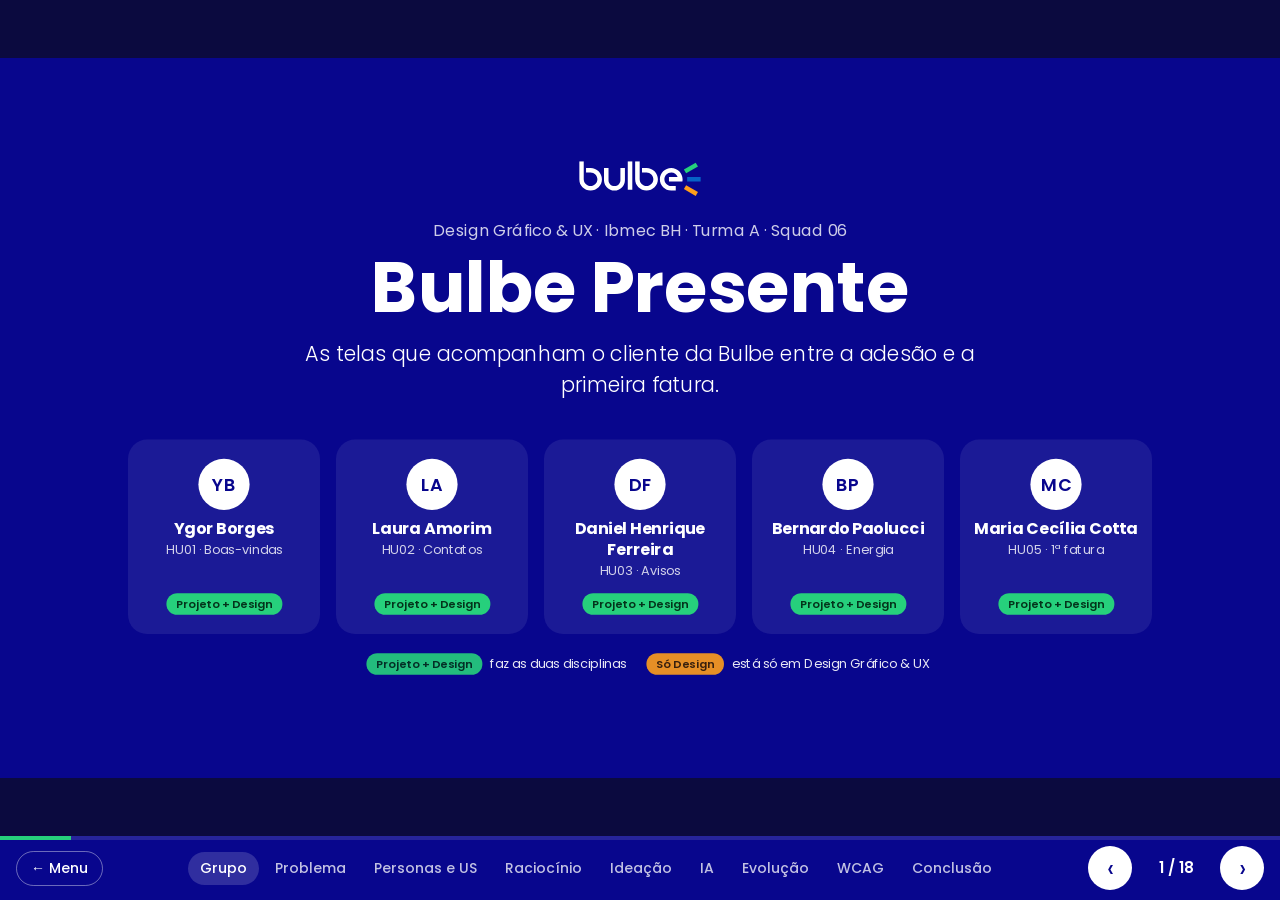
==== design.html @ 7b761dc3 "feat: adiciona apresentação de design em slides Problema, personas, user stories, raciocínio, ideaçã" ====
<!DOCTYPE html>
<html lang="pt-BR">
<head>
  <meta charset="UTF-8">
  <meta name="viewport" content="width=device-width, initial-scale=1">
  <title>Design Gráfico &amp; UX · Bulbe Presente · Squad 06</title>

  <link href="https://fonts.googleapis.com/css2?family=Poppins:wght@300;400;500;600;700&display=swap" rel="stylesheet">
  <link rel="stylesheet" href="design.css">
  <link rel="icon" type="image/png" href="assets/img/bulbe_logo.png">
  <script src="design.js" defer></script>
</head>
<body>

  <!-- Palco: cada slide tem 1600×900 e é redimensionado para caber na tela -->
  <div class="palco" id="palco">
    <div class="trilho" id="trilho">

      <!-- ================= 1. CAPA E GRUPO ================= -->
      <section class="slide slide-azul" data-secao="grupo">
        <div class="capa">
          <img class="capa-logo" src="assets/img/logo-bulbe-branco.svg" alt="Bulbe">
          <p class="capa-etiqueta">Design Gráfico &amp; UX · Ibmec BH · Turma A · Squad 06</p>
          <h1>Bulbe Presente</h1>
          <p class="capa-texto">As telas que acompanham o cliente da Bulbe entre a adesão e a primeira fatura.</p>

          <ul class="integrantes">
            <li><span class="foto">YB</span><strong>Ygor Borges</strong><small>HU01 · Boas-vindas</small><span class="selo-disciplina">Projeto + Design</span></li>
            <li><span class="foto">LA</span><strong>Laura Amorim</strong><small>HU02 · Contatos</small><span class="selo-disciplina">Projeto + Design</span></li>
            <li><span class="foto">DF</span><strong>Daniel Henrique Ferreira</strong><small>HU03 · Avisos</small><span class="selo-disciplina">Projeto + Design</span></li>
            <li><span class="foto">BP</span><strong>Bernardo Paolucci</strong><small>HU04 · Energia</small><span class="selo-disciplina">Projeto + Design</span></li>
            <li><span class="foto">MC</span><strong>Maria Cecília Cotta</strong><small>HU05 · 1ª fatura</small><span class="selo-disciplina">Projeto + Design</span></li>
          </ul>
          <p class="legenda-disciplina">
            <span class="selo-disciplina">Projeto + Design</span> faz as duas disciplinas
            <span class="selo-disciplina selo-so-design">Só Design</span> está só em Design Gráfico &amp; UX
          </p>
        </div>
      </section>

      <!-- ================= 2. PROBLEMA ================= -->
      <section class="slide" data-secao="problema">
        <header class="slide-topo">
          <h2>Problema mapeado</h2>
          <p class="slide-sub">O cliente adere e fica sem notícias, ainda pagando a Cemig e sem ver a Bulbe funcionando.</p>
        </header>

        <div class="problema">
          <div class="dor">
            <small>Dor escolhida</small>
            <strong>Silêncio no onboarding</strong>
            <p>O período entre a adesão e a conexão. Se um elemento da tela não se liga a essa dor, ele fica fora do escopo.</p>
          </div>

          <ul class="numeros">
            <li><strong>20 dias</strong><span>maior tempo sem nenhuma comunicação no onboarding</span></li>
            <li><strong>~20%</strong><span>das mensagens de WhatsApp não chegam</span></li>
            <li><strong>32,4%</strong><span>de inadimplência na 1ª fatura, contra 1,6% na carteira com mais de 4 meses</span></li>
            <li><strong>27,7%</strong><span>do churn vem da falta de entendimento do produto</span></li>
          </ul>
        </div>

        <p class="fonte">Dados fornecidos pela Bulbe ao squad (set/2025 a jul/2026; motivos de churn acumulados desde 2022).</p>
      </section>

      <!-- ================= 3. PERSONAS E JORNADA ================= -->
      <section class="slide" data-secao="personas">
        <header class="slide-topo">
          <h2>Personas e jornada</h2>
        </header>

        <div class="personas">
          <article class="persona">
            <span class="persona-foto">F</span>
            <div>
              <h3>Fernando, 34</h3>
              <p class="persona-resumo">Analista de RH em Belo Horizonte, rotina corrida, à vontade com tecnologia.</p>
              <p class="persona-frase">“Espero que me avisem quando eu precisar agir.”</p>
            </div>
          </article>
          <article class="persona">
            <span class="persona-foto">H</span>
            <div>
              <h3>Helena, 63</h3>
              <p class="persona-resumo">Aposentada em Contagem, aderiu com a ajuda do filho e tem medo de golpe.</p>
              <p class="persona-frase">“Já foi? Por que ainda recebo a conta da Cemig?”</p>
            </div>
          </article>
        </div>

        <div class="jornada">
          <small>Fases da jornada</small>
          <ol>
            <li>Descoberta</li>
            <li>Adesão</li>
            <li class="jornada-critica">Espera pela conexão</li>
            <li class="jornada-critica">Chegada da 1ª fatura</li>
            <li>Pagamento</li>
            <li>2º mês</li>
          </ol>
          <p>A curva emocional cai entre a espera e a chegada da 1ª fatura. É aí que as telas atuam.</p>
        </div>

        <p class="fonte">Cinco personas individuais (uma por integrante) consolidadas nos dois perfis do mapa de jornada.</p>
      </section>

      <!-- ================= 4. USER STORIES ================= -->
      <section class="slide" data-secao="personas">
        <header class="slide-topo">
          <h2>User stories</h2>
        </header>

        <table class="tabela tabela-us">
          <thead>
            <tr><th>História</th><th>Quero…</th><th>Pergunta da persona</th><th>Indicador</th></tr>
          </thead>
          <tbody>
            <tr><td><strong>HU01</strong><small>Ygor</small></td><td>Receber orientações claras sobre o que acontece após a adesão, mesmo sem mensagens da Bulbe.</td><td>“Minha adesão foi recebida?”</td><td>Entregabilidade</td></tr>
            <tr><td><strong>HU02</strong><small>Laura</small></td><td>Confirmar ou corrigir meus contatos e escolher os canais de atualização.</td><td>“Meus contatos estão certos?”</td><td>Entregabilidade</td></tr>
            <tr><td><strong>HU03</strong><small>Daniel</small></td><td>Ver num só lugar as mensagens da Bulbe e o que depende de mim.</td><td>“Preciso fazer algo?”</td><td>Entregabilidade</td></tr>
            <tr><td><strong>HU04</strong><small>Bernardo</small></td><td>Ver em que ponto está a adesão, da usina até a minha casa, e quanto vou economizar.</td><td>“Em que etapa estou?”</td><td>Churn no 1º mês</td></tr>
            <tr><td><strong>HU05</strong><small>Maria Cecília</small></td><td>Entender como vai funcionar a 1ª fatura e a relação entre as contas da Cemig e da Bulbe.</td><td>“Qual conta eu pago?”</td><td>Pagamento da 1ª fatura</td></tr>
          </tbody>
        </table>
      </section>

      <!-- ================= 5. RACIOCÍNIO ================= -->
      <section class="slide" data-secao="raciocinio">
        <header class="slide-topo">
          <h2>Raciocínio de criação das telas</h2>
          <p class="slide-sub">Uma base comum para todos; cada tela responde uma pergunta da persona.</p>
        </header>

        <div class="raciocinio">
          <div class="bloco bloco-azul">
            <h4>Base compartilhada do squad</h4>
            <ul class="lista-check">
              <li>Cabeçalho azul igual ao do app da Bulbe: ☰, logo, sininho e perfil</li>
              <li>Menu fixo embaixo: Energia · Fatura · Contatos</li>
              <li>Cores e tamanhos num arquivo só (<code>cores.css</code>)</li>
              <li>Poppins, a fonte do app atual</li>
            </ul>
            <p class="nota-pequena">Parecer o app que o cliente já conhece também combate o medo de golpe.</p>
          </div>

          <ol class="perguntas">
            <li><span class="tela-id">HU01</span><strong>“Minha adesão foi recebida? O que eu pago?”</strong><small>Confirmação, etapas e qual conta pagar, numa tela só.</small></li>
            <li><span class="tela-id">HU02</span><strong>“Meus contatos estão certos?”</strong><small>Sem contato válido, nenhuma mensagem chega.</small></li>
            <li><span class="tela-id">HU03</span><strong>“Preciso fazer algo?”</strong><small>Pendências no topo; o que o WhatsApp não entregou fica guardado.</small></li>
            <li><span class="tela-id">HU04</span><strong>“Em que etapa estou e quanto vou economizar?”</strong><small>O caminho da energia vira indicador de etapa.</small></li>
            <li class="pendente"><span class="tela-id">HU05</span><strong>“Qual conta eu pago?”</strong><small>Em breve.</small></li>
          </ol>
        </div>
      </section>

      <!-- ================= 6. IDEAÇÃO: BRAINSTORMING + ALTERNATIVAS ================= -->
      <section class="slide" data-secao="ideacao">
        <header class="slide-topo">
          <h2>Ideação: brainstorming e alternativas</h2>
        </header>

        <div class="grade5">
          <article class="card-hu">
            <span class="tela-id">HU01</span>
            <h4>Ideias</h4>
            <p>Linha do tempo, faturas comparadas, cards informativos, atalhos.</p>
            <h4>Crazy 8’s → escolha</h4>
            <p>8 conceitos; venceu a <strong>integração</strong>: cards expansíveis, leitura obrigatória e atalhos.</p>
          </article>
          <article class="card-hu">
            <span class="tela-id">HU02</span>
            <h4>Ideias</h4>
            <p>Tela de revisão, edição dos dados, escolha de canais, confirmação clara.</p>
            <h4>Crazy 8’s → escolha</h4>
            <p>8 layouts; venceram <strong>2 + 7 + 8</strong>: página única com duas seções numeradas.</p>
          </article>
          <article class="card-hu">
            <span class="tela-id">HU03</span>
            <h4>Ideias</h4>
            <p>Central com tudo que a Bulbe enviou, pendências com prazo, estado vazio que comunica.</p>
            <h4>Crazy 8’s → escolha</h4>
            <button type="button" class="tela tela-mini" data-ampliar="assets/img/design/hu03/crazy8.jpg" data-largo><img src="assets/img/design/hu03/crazy8.jpg" alt="Crazy 8's da HU03"></button>
            <p>Venceu a <strong>2</strong>: pendências no topo + avisos.</p>
          </article>
          <article class="card-hu">
            <span class="tela-id">HU04</span>
            <h4>Ideias</h4>
            <p>Animação usina → casa, rosca da energia, economia em reais, aviso de atraso.</p>
            <h4>Alternativas → escolha</h4>
            <p>Anel “2/4” do app × <strong>caminho da energia</strong>; linha do tempo aberta × <strong>card só com a etapa atual</strong>.</p>
          </article>
          <article class="card-hu pendente">
            <span class="tela-id">HU05</span>
            <p>Em breve.</p>
          </article>
        </div>

      </section>

      <!-- ================= 7. IDEAÇÃO: SCAMPER ================= -->
      <section class="slide" data-secao="ideacao">
        <header class="slide-topo">
          <h2>Ideação: SCAMPER</h2>
          <p class="slide-sub">Cada letra virou uma decisão de tela.</p>
        </header>

        <table class="tabela matriz">
          <thead>
            <tr><th></th><th>HU01 · Boas-vindas</th><th>HU02 · Contatos</th><th>HU03 · Avisos</th><th>HU04 · Energia</th></tr>
          </thead>
          <tbody>
            <tr><th>S</th><td>Blocos de texto → cards expansíveis</td><td>Dados só da contratação → cliente confere e corrige</td><td>Só WhatsApp → central dentro do app</td><td>Anel “2/4” → caminho usina → casa</td></tr>
            <tr><th>C</th><td>Informações relacionadas numa tela contínua</td><td>Dados e canais numa tela</td><td>Avisos + pendências + resumo em números</td><td>Caminho + etapa atual num bloco</td></tr>
            <tr><th>A</th><td class="vazio">—</td><td>Padrões de apps de banco</td><td>Central de notificações de apps</td><td>Cabeçalho, menu e cores do app atual</td></tr>
            <tr><th>M</th><td class="vazio">—</td><td>Cliente escolhe o canal</td><td>Pendência em laranja com prazo</td><td>“Até 60 dias” → data prevista</td></tr>
            <tr><th>P</th><td class="vazio">—</td><td>Contatos também no perfil</td><td>Sininho vira atalho em todas as telas</td><td>Animação vira indicador de etapa</td></tr>
            <tr><th>E</th><td class="vazio">—</td><td>Atrito para corrigir dados</td><td>Botões do mockup sem critério de aceite</td><td>“Precisa fazer algo?” em cada etapa</td></tr>
            <tr><th>R</th><td>Essencial primeiro, detalhe sob demanda</td><td>Dados → canais → confirmação</td><td>Pendências antes dos avisos</td><td>Aviso da Cemig e “Atualizado em” no topo</td></tr>
          </tbody>
        </table>
      </section>

      <!-- ================= 8. IA ================= -->
      <section class="slide" data-secao="ia">
        <header class="slide-topo">
          <h2>Uso de IA: prompts e resultados</h2>
        </header>

        <div class="grade4">
          <article class="card-ia">
            <span class="tela-id">HU01</span>
            <h4>ChatGPT + Figma Maker</h4>
            <p class="citacao">“Desenvolver componentes que facilitem a leitura e reduzam a sobrecarga de informações.”</p>
            <p class="resultado"><b>Resultado:</b> cards expansíveis e hierarquia mais clara.</p>
          </article>
          <article class="card-ia">
            <span class="tela-id">HU02</span>
            <h4>ChatGPT</h4>
            <p class="citacao">“Proponha uma solução em uma única página […] utilize obrigatoriamente a identidade visual compartilhada.”</p>
            <p class="resultado"><b>Resultado:</b> 3 telas viraram 1, com validação dos campos.</p>
          </article>
          <article class="card-ia">
            <span class="tela-id">HU03</span>
            <h4>Claude</h4>
            <p class="citacao">“Quero transformar o wireframe nesse mockup de alta fidelidade igual esse da imagem” (print da HU04).</p>
            <p class="resultado"><b>Resultado:</b> mockup já no padrão visual do squad.</p>
          </article>
          <article class="card-ia">
            <span class="tela-id">HU04</span>
            <h4>Claude + Figma</h4>
            <p class="citacao">“O professor disse que está muito grande e com muito texto. Deixe um card mostrando só a etapa atual e uma seta para expandir.”</p>
            <p class="resultado"><b>Resultado:</b> trilha compacta e textos resumidos (V3).</p>
          </article>
        </div>

        <div class="aprendizados">
          <strong>O que aprendemos</strong>
          <span>Prompt com referência concreta (print, template) sai no padrão</span>
          <span>Filtrar o que não tem critério de aceite</span>
          <span>Conferir regras de negócio, como qual conta pagar</span>
          <span>A decisão final é do grupo</span>
        </div>
      </section>

      <!-- ================= 9–13. EVOLUÇÃO (uma tela por slide) ================= -->
      <section class="slide" data-secao="evolucao">
        <header class="slide-topo slide-topo-linha">
          <div>
            <span class="rotulo">Evolução · Ygor</span>
            <h2>HU01 · Boas-vindas pós-adesão</h2>
          </div>
        </header>
        <div class="faixa">
          <figure class="larga"><button type="button" class="tela" data-ampliar="assets/img/design/hu01/v1-wireframe-jornada.jpg" data-largo><img src="assets/img/design/hu01/v1-wireframe-jornada.jpg" alt="Wireframe da jornada pós-adesão em três telas"></button><figcaption><b>V1 · Wireframe</b>Jornada em 3 telas</figcaption></figure>
          <figure class="larga"><button type="button" class="tela" data-ampliar="assets/img/design/hu01/v2-wireframe-boas-vindas.jpg" data-largo><img src="assets/img/design/hu01/v2-wireframe-boas-vindas.jpg" alt="Wireframe de boas-vindas e orientações em quatro passos"></button><figcaption><b>V2 · Wireframe</b>Boas-vindas em 4 passos</figcaption></figure>
          <figure><button type="button" class="tela" data-ampliar="assets/img/design/hu01/v4-integrada.jpg"><img src="assets/img/design/hu01/v4-integrada.jpg" alt="Primeira implementação da HU01 com todas as seções abertas"></button><figcaption><b>V3 · 03/11</b>Tudo aberto de uma vez</figcaption></figure>
          <figure><button type="button" class="tela" data-ampliar="assets/img/design/hu01/v5-recolhido.jpg"><img src="assets/img/design/hu01/v5-recolhido.jpg" alt="HU01 final com cards expansíveis recolhidos"></button><figcaption><b>V4 · Final</b>Cards expansíveis</figcaption></figure>
        </div>
      </section>

      <section class="slide" data-secao="evolucao">
        <header class="slide-topo slide-topo-linha">
          <div>
            <span class="rotulo">Evolução · Laura</span>
            <h2>HU02 · Confirme seus contatos</h2>
          </div>
        </header>
        <div class="faixa">
          <figure class="larga larga-mais"><button type="button" class="tela" data-ampliar="assets/img/design/hu02/v1-wireframe.jpg" data-largo><img src="assets/img/design/hu02/v1-wireframe.jpg" alt="Wireframe da HU02 em três telas"></button><figcaption><b>V1 · Wireframe</b>Revisar → corrigir → confirmar, em 3 telas</figcaption></figure>
          <figure><button type="button" class="tela" data-ampliar="assets/img/design/hu02/v2-implementacao.jpg"><img src="assets/img/design/hu02/v2-implementacao.jpg" alt="Primeira implementação da HU02 em página única"></button><figcaption><b>V2 · 03/11</b>Página única, 2 seções</figcaption></figure>
          <figure><button type="button" class="tela" data-ampliar="assets/img/design/hu02/v3-final.jpg"><img src="assets/img/design/hu02/v3-final.jpg" alt="Versão final da HU02"></button><figcaption><b>V3 · Final</b>Padrão do squad</figcaption></figure>
          <figure><button type="button" class="tela" data-ampliar="assets/img/design/hu02/v3-sucesso.jpg"><img src="assets/img/design/hu02/v3-sucesso.jpg" alt="HU02 depois de salvar"></button><figcaption><b>Depois de salvar</b>Confirmação visível</figcaption></figure>
        </div>
      </section>

      <section class="slide" data-secao="evolucao">
        <header class="slide-topo slide-topo-linha">
          <div>
            <span class="rotulo">Evolução · Daniel</span>
            <h2>HU03 · Central de avisos</h2>
          </div>
        </header>
        <div class="faixa">
          <figure class="larga"><button type="button" class="tela" data-ampliar="assets/img/design/hu03/v1-wireframe.jpg" data-largo><img src="assets/img/design/hu03/v1-wireframe.jpg" alt="Wireframe cinza da Central de avisos"></button><figcaption><b>V1 · Wireframe</b>Estrutura em cinza, 2 estados</figcaption></figure>
          <figure class="larga"><button type="button" class="tela" data-ampliar="assets/img/design/hu03/v2-alta-fidelidade.jpg" data-largo><img src="assets/img/design/hu03/v2-alta-fidelidade.jpg" alt="Mockup de alta fidelidade da Central de avisos"></button><figcaption><b>V2 · Alta fidelidade</b>Visual da HU04 e cores com significado</figcaption></figure>
          <figure class="larga"><button type="button" class="tela" data-ampliar="assets/img/design/hu03/v3-implementacao.jpg" data-largo><img src="assets/img/design/hu03/v3-implementacao.jpg" alt="Central de avisos implementada"></button><figcaption><b>V3 · 04/11</b>Código; saíram itens sem critério</figcaption></figure>
          <figure class="larga"><button type="button" class="tela" data-ampliar="assets/img/design/hu03/v4-padronizacao.jpg" data-largo><img src="assets/img/design/hu03/v4-padronizacao.jpg" alt="Versão final da Central de avisos"></button><figcaption><b>V4 · Final</b>Título próprio e sininho em todas as telas</figcaption></figure>
        </div>
      </section>

      <section class="slide" data-secao="evolucao">
        <header class="slide-topo slide-topo-linha">
          <div>
            <span class="rotulo">Evolução · Bernardo</span>
            <h2>HU04 · Acompanhe sua energia</h2>
          </div>
        </header>
        <div class="faixa">
          <figure><button type="button" class="tela" data-ampliar="assets/img/design/hu04/v1-em-conexao.jpg"><img src="assets/img/design/hu04/v1-em-conexao.jpg" alt="V1 da HU04"></button><figcaption><b>V1 · 20/10</b>“Precisa fazer algo?” em cada etapa</figcaption></figure>
          <figure><button type="button" class="tela" data-ampliar="assets/img/design/hu04/v2-em-conexao.jpg"><img src="assets/img/design/hu04/v2-em-conexao.jpg" alt="V2 da HU04"></button><figcaption><b>V2 · 20/10</b>Aviso único e faixa azul</figcaption></figure>
          <figure><button type="button" class="tela" data-ampliar="assets/img/design/hu04/v3-em-conexao.jpg"><img src="assets/img/design/hu04/v3-em-conexao.jpg" alt="V3 da HU04"></button><figcaption><b>V3 · 26/10</b>Feedback: menos texto</figcaption></figure>
          <figure><button type="button" class="tela" data-ampliar="assets/img/design/hu04/v4-em-conexao.jpg"><img src="assets/img/design/hu04/v4-em-conexao.jpg" alt="V4 da HU04"></button><figcaption><b>V4 · 30/10</b>Cabeçalho e menu do app</figcaption></figure>
          <figure><button type="button" class="tela" data-ampliar="assets/img/design/hu04/v5-em-conexao.jpg"><img src="assets/img/design/hu04/v5-em-conexao.jpg" alt="V5 da HU04"></button><figcaption><b>V5 · Final</b>Cores e cantos do app atual</figcaption></figure>
        </div>
      </section>

      <section class="slide slide-centro slide-pendente" data-secao="evolucao">
        <span class="rotulo">Evolução · Maria Cecília</span>
        <h2>HU05 · Entenda sua primeira fatura</h2>
        <p class="aguardando">Em breve.</p>
      </section>

      <!-- ================= 14. TELAS FINAIS ================= -->
      <section class="slide" data-secao="evolucao">
        <header class="slide-topo">
          <h2>Telas finais do MVP</h2>
        </header>
        <div class="telas">
          <figure><button type="button" class="tela" data-ampliar="assets/img/design/hu01/v5-recolhido.jpg"><img src="assets/img/design/hu01/v5-recolhido.jpg" alt="HU01 final"></button><figcaption>HU01 · Boas-vindas</figcaption></figure>
          <figure><button type="button" class="tela" data-ampliar="assets/img/design/hu02/v3-final.jpg"><img src="assets/img/design/hu02/v3-final.jpg" alt="HU02 final"></button><figcaption>HU02 · Contatos</figcaption></figure>
          <figure><button type="button" class="tela" data-ampliar="assets/img/design/hu03/final-pendencia.jpg"><img src="assets/img/design/hu03/final-pendencia.jpg" alt="HU03 final"></button><figcaption>HU03 · Avisos</figcaption></figure>
          <figure><button type="button" class="tela" data-ampliar="assets/img/design/hu04/v5-em-conexao.jpg"><img src="assets/img/design/hu04/v5-em-conexao.jpg" alt="HU04 final"></button><figcaption>HU04 · Energia</figcaption></figure>
          <figure class="sem-tela"><span>Em breve</span><figcaption>HU05 · 1ª fatura</figcaption></figure>
        </div>
        <p class="dica-ampliar">Clique numa tela para vê-la inteira.</p>
      </section>

      <!-- ================= 15. TIPOGRAFIA, COR E IMAGENS ================= -->
      <section class="slide" data-secao="evolucao">
        <header class="slide-topo">
          <h2>Tipografia, cor e imagens</h2>
        </header>

        <div class="cards-tres">
          <article class="bloco">
            <h4>Tipografia · Poppins</h4>
            <dl class="escala">
              <dt style="font-size:24px; font-weight:600">24 / 600</dt><dd>Título da tela</dd>
              <dt style="font-size:18px; font-weight:600">18 / 600</dt><dd>Título de card</dd>
              <dt style="font-size:16px">16 / 400</dt><dd>Texto principal</dd>
              <dt style="font-size:14px">14 / 400</dt><dd>Apoio e rótulos</dd>
              <dt style="font-size:12px; font-weight:500">12 / 500</dt><dd>Menu e datas</dd>
            </dl>
            <p class="nota-pequena">A fonte do app atual. Hierarquia por peso e tamanho, nunca por cor sozinha.</p>
          </article>

          <article class="bloco">
            <h4>Cor · tokens do <code>cores.css</code></h4>
            <ul class="paleta paleta-compacta">
              <li><span style="background:#08068d"></span><code>#08068D</code> marca, cabeçalho, botão</li>
              <li><span style="background:#26d07c"></span><code>#26D07C</code> ícones de sucesso, nunca texto</li>
              <li><span style="background:#1e7a45"></span><code>#1E7A45</code> texto de sucesso</li>
              <li><span style="background:#ff9e1b"></span><code>#FF9E1B</code> ícone de pendência</li>
              <li><span style="background:#8a4b00"></span><code>#8A4B00</code> texto de pendência</li>
              <li><span style="background:#c62828"></span><code>#C62828</code> erro</li>
              <li><span style="background:#3e4d5b"></span><code>#3E4D5B</code> texto principal</li>
              <li><span style="background:#536679"></span><code>#536679</code> texto secundário</li>
            </ul>
          </article>

          <article class="bloco">
            <h4>Imagens</h4>
            <ul class="lista-seta">
              <li>Sem fotos: só ícones de linha em SVG, que carregam rápido no celular.</li>
              <li>A única ilustração é o caminho usina → Cemig → casa (HU04).</li>
              <li>As faturas da HU01 são representações, não contas reais.</li>
              <li>Ícone sempre junto de texto: a imagem nunca carrega a informação sozinha.</li>
            </ul>
          </article>
        </div>
      </section>

      <!-- ================= 16. ARQUITETURA DA INFORMAÇÃO ================= -->
      <section class="slide" data-secao="evolucao">
        <header class="slide-topo">
          <h2>Arquitetura da informação</h2>
        </header>

        <div class="fluxo">
          <div class="no"><small>1º acesso</small><strong>HU01 · Boas-vindas</strong><span>leitura obrigatória</span></div>
          <span class="seta-fluxo">→</span>
          <div class="no"><small>em seguida</small><strong>HU02 · Contatos</strong><span>confirmar canais</span></div>
          <span class="seta-fluxo">→</span>
          <div class="no no-principal"><small>tela principal</small><strong>HU04 · Energia</strong><span>etapa e economia</span></div>
          <div class="ramos">
            <div class="no"><small>sininho</small><strong>HU03 · Avisos</strong></div>
            <div class="no"><small>menu · Fatura</small><strong>HU05 · 1ª fatura</strong></div>
            <div class="no"><small>menu · Contatos</small><strong>HU02 · Contatos</strong></div>
          </div>
        </div>

        <div class="cards-tres principios">
          <div class="bloco"><h4>1. O que pede ação vem primeiro</h4><p>Pendências (HU03), leitura obrigatória (HU01) e “Continue pagando a Cemig” (HU04) ficam no topo.</p></div>
          <div class="bloco"><h4>2. A resposta antes da leitura</h4><p>“Etapa 3 de 4”, resumo em números, “Você não precisa fazer nada”.</p></div>
          <div class="bloco"><h4>3. Detalhe sob demanda</h4><p>Cards expansíveis, “Ver todas as etapas” e aviso que abre ao tocar.</p></div>
        </div>
      </section>

      <!-- ================= 17. WCAG ================= -->
      <section class="slide" data-secao="wcag">
        <header class="slide-topo">
          <h2>WCAG: melhorias de contraste</h2>
          <p class="slide-sub">Mínimo AA: <strong>4,5:1</strong> para texto e <strong>3:1</strong> para ícones e bordas que passam informação.</p>
        </header>

        <div class="wcag">
          <table class="tabela contraste tabela-compacta">
            <thead>
              <tr><th>Onde</th><th>Tela</th><th>Antes</th><th>Depois</th><th>AA</th></tr>
            </thead>
            <tbody>
              <tr><td><i style="background:#536679"></i> Datas e texto secundário</td><td>HU04</td><td class="ruim">2,14:1</td><td>5,92:1</td><td><span class="sim">Passa</span></td></tr>
              <tr><td><i style="background:#1e7a45"></i> “Você não precisa fazer nada”</td><td>HU04</td><td class="ruim">2,02:1</td><td>5,35:1</td><td><span class="sim">Passa</span></td></tr>
              <tr><td><i style="background:#8a4b00"></i> “Leitura obrigatória”</td><td>HU01</td><td class="ruim">3,46:1</td><td>6,35:1</td><td><span class="sim">Passa</span></td></tr>
              <tr><td><i style="background:#1e7a45"></i> “Pagar normalmente”</td><td>HU01</td><td class="ruim">3,43:1</td><td>5,35:1</td><td><span class="sim">Passa</span></td></tr>
              <tr><td><i style="background:#8a4b00"></i> Texto da pendência</td><td>HU03</td><td class="ruim">1,93:1</td><td>6,35:1</td><td><span class="sim">Passa</span></td></tr>
              <tr><td><i style="background:#61718a"></i> Texto dentro do campo</td><td>HU02</td><td>—</td><td>4,83:1</td><td><span class="sim">Passa</span></td></tr>
              <tr><td><i style="background:#3e4d5b"></i> Texto principal</td><td>Todas</td><td>—</td><td>8,69:1</td><td><span class="sim">AAA</span></td></tr>
              <tr><td><i style="background:#08068d"></i> Branco no azul (cabeçalho e botões)</td><td>Todas</td><td>—</td><td>14,78:1</td><td><span class="sim">AAA</span></td></tr>
            </tbody>
          </table>

          <div class="bloco bloco-atencao">
            <h4>Ainda abaixo do mínimo</h4>
            <ul class="lista-falta">
              <li><span>Círculos verdes das etapas</span><b>HU04 · 2,02</b></li>
              <li><span>Check do “Contatos confirmados”</span><b>HU02 · 2,02</b></li>
              <li><span>Borda da opção não marcada</span><b>HU02 · 2,17</b></li>
              <li><span>“Aguardar orientação”</span><b>HU01 · 3,05</b></li>
              <li><span>Nota “Cobranças separadas…”</span><b>HU01 · 4,17</b></li>
            </ul>
          </div>
        </div>
        <p class="nota-pequena">“Antes”: cores do app atual da Bulbe, da primeira versão da tela ou do tom descartado (HU03). Medido pela fórmula da WCAG 2.1.</p>
      </section>

      <!-- ================= 18. CONCLUSÃO ================= -->
      <section class="slide" data-secao="conclusao">
        <header class="slide-topo">
          <h2>Conclusão e próximas sprints</h2>
        </header>

        <p class="conclusao-frase">O cliente sabe que a adesão foi recebida, se precisa fazer algo, em que etapa está e quanto vai economizar, <strong>sem depender de uma mensagem de WhatsApp</strong>.</p>

        <div class="proximos">
          <div><strong>Testar com clientes</strong><span>A Helena e o Fernando entendem a etapa e qual conta pagar sem ajuda?</span></div>
          <div><strong>Fechar o contraste</strong><span>Verde dos ícones de etapa e de sucesso, bordas das opções e cinzas da HU01.</span></div>
          <div><strong>Dados reais</strong><span>Status da adesão, avisos e contatos integrados aos sistemas da Bulbe.</span></div>
          <div><strong>Ideação antes do desenho</strong><span>Crazy 8’s e SCAMPER no começo da sprint, não depois.</span></div>
        </div>
      </section>

    </div>
  </div>

  <!-- ================= BARRA DE NAVEGAÇÃO ================= -->
  <nav class="barra" aria-label="Navegação da apresentação">
    <a class="barra-menu" href="index.html">← Menu</a>

    <div class="barra-secoes">
      <button type="button" data-secao-ir="grupo">Grupo</button>
      <button type="button" data-secao-ir="problema">Problema</button>
      <button type="button" data-secao-ir="personas">Personas e US</button>
      <button type="button" data-secao-ir="raciocinio">Raciocínio</button>
      <button type="button" data-secao-ir="ideacao">Ideação</button>
      <button type="button" data-secao-ir="ia">IA</button>
      <button type="button" data-secao-ir="evolucao">Evolução</button>
      <button type="button" data-secao-ir="wcag">WCAG</button>
      <button type="button" data-secao-ir="conclusao">Conclusão</button>
    </div>

    <div class="barra-controles">
      <button type="button" class="seta" id="anterior" aria-label="Slide anterior">‹</button>
      <span class="contador" id="contador" aria-live="polite">1 / 1</span>
      <button type="button" class="seta" id="proxima" aria-label="Próximo slide">›</button>
    </div>

    <div class="progresso" aria-hidden="true"><span id="progresso"></span></div>
  </nav>

  <!-- Tela ampliada (abre ao clicar numa tela) -->
  <div class="ampliada" id="ampliada" hidden>
    <button type="button" class="ampliada-fechar" id="ampliada-fechar" aria-label="Fechar">×</button>
    <div class="ampliada-rolagem">
      <img id="ampliada-img" src="" alt="">
    </div>
  </div>

</body>
</html>
---- design.css ----
/* =========================================================
   Apresentação de Design Gráfico & UX
   Slides de 1600×900, sem rolagem, navegados como carrossel.
   O JS redimensiona o slide para caber na tela.
   ========================================================= */
@import url("assets/css/cores.css");

* {
  box-sizing: border-box;
  margin: 0;
  padding: 0;
}

html,
body {
  height: 100%;
  overflow: hidden;
}

body {
  font-family: var(--fonte);
  color: var(--cor-texto);
  background: #0b0a3f;
  line-height: 1.5;
}

button {
  font-family: inherit;
  cursor: pointer;
}

img {
  display: block;
  max-width: 100%;
}

code {
  font-family: ui-monospace, Menlo, Consolas, monospace;
  font-size: 0.85em;
  background: var(--cor-azul-claro);
  color: var(--cor-azul);
  border-radius: 6px;
  padding: 1px 6px;
}

/* ---------- Palco e trilho ---------- */
.palco {
  position: fixed;
  top: 0;
  left: 0;
  right: 0;
  bottom: 64px; /* altura da barra */
  overflow: hidden;
}

/* O trilho tem o tamanho de 1 slide e é escalado pelo JS */
.trilho {
  position: absolute;
  top: 50%;
  left: 50%;
  width: 1600px;
  height: 900px;
  transform-origin: center center;
}

.slide {
  position: absolute;
  inset: 0;
  display: flex;
  flex-direction: column;
  padding: 64px 96px;
  background: var(--cor-branco);
  overflow: hidden;
  font-size: 22px;
  opacity: 0;
  visibility: hidden;
  transform: translateX(60px);
  transition: opacity 0.35s ease, transform 0.35s ease, visibility 0.35s;
}

.slide.antes {
  transform: translateX(-60px);
}

.slide.ativo {
  opacity: 1;
  visibility: visible;
  transform: none;
}

.slide-azul {
  background: var(--cor-azul);
  color: var(--cor-branco);
}

.slide-centro {
  align-items: center;
  justify-content: center;
  text-align: center;
}

.slide-pendente {
  background: #f5f6fb;
}

/* ---------- Títulos ---------- */
.slide-topo {
  margin-bottom: 36px;
}

.slide-topo-linha {
  display: flex;
  align-items: flex-end;
  justify-content: space-between;
  gap: 32px;
  margin-bottom: 24px;
}

.slide h2 {
  color: var(--cor-azul);
  font-size: 48px;
  font-weight: 700;
  line-height: 1.15;
  margin-top: 12px;
}

.slide-sub {
  margin-top: 10px;
  font-size: 22px;
  color: var(--cor-texto-secundario);
}

.slide h4 {
  color: var(--cor-azul);
  font-size: 26px;
  font-weight: 600;
  line-height: 1.3;
  margin-bottom: 16px;
}

.rotulo {
  display: inline-block;
  background: var(--cor-azul-claro);
  color: var(--cor-azul);
  font-size: 16px;
  font-weight: 600;
  text-transform: uppercase;
  letter-spacing: 0.06em;
  border-radius: 999px;
  padding: 4px 16px;
}

.rotulo-claro {
  background: rgba(255, 255, 255, 0.15);
  color: var(--cor-branco);
}

.fonte {
  margin-top: auto;
  font-size: 16px;
  color: var(--cor-texto-secundario);
}

/* ---------- Capa ---------- */
.capa {
  margin: auto 0;
  text-align: center;
}

.capa-logo {
  height: 44px;
  margin: 0 auto 28px;
}

.capa-etiqueta {
  font-size: 20px;
  opacity: 0.8;
}

.capa h1 {
  font-size: 88px;
  font-weight: 700;
  line-height: 1.1;
  margin: 8px 0 16px;
}

.capa-texto {
  max-width: 900px;
  margin: 0 auto 48px;
  font-size: 26px;
  font-weight: 300;
}

.integrantes {
  list-style: none;
  display: flex;
  justify-content: center;
  gap: 20px;
}

.integrantes li {
  width: 240px;
  display: flex;
  flex-direction: column;
  align-items: center;
  gap: 2px;
  background: rgba(255, 255, 255, 0.08);
  border-radius: 24px;
  padding: 24px 12px;
}

.integrantes .foto {
  display: flex;
  align-items: center;
  justify-content: center;
  width: 64px;
  height: 64px;
  margin-bottom: 8px;
  border-radius: 50%;
  background: var(--cor-branco);
  color: var(--cor-azul);
  font-weight: 600;
  font-size: 22px;
}

.integrantes strong {
  font-size: 20px;
  line-height: 1.3;
}

.integrantes small {
  font-size: 16px;
  opacity: 0.8;
}

.integrantes .selo-disciplina {
  margin-top: auto;
}

.integrantes small {
  margin-bottom: 14px;
}

.selo-disciplina {
  display: inline-block;
  background: var(--cor-verde);
  color: #04331b;
  font-size: 14px;
  font-weight: 600;
  border-radius: 999px;
  padding: 3px 12px;
}

.selo-so-design {
  background: var(--cor-laranja);
  color: #3d2300;
}

.legenda-disciplina {
  margin-top: 24px;
  font-size: 16px;
  opacity: 0.9;
}

.legenda-disciplina .selo-disciplina {
  margin: 0 6px 0 20px;
}

/* ---------- Problema ---------- */
.problema {
  display: grid;
  grid-template-columns: 1fr 1fr;
  gap: 24px;
}

.dor {
  background: var(--cor-azul);
  color: var(--cor-branco);
  border-radius: 24px;
  padding: 36px 40px;
}

.dor small,
.fio small,
.jornada small {
  display: block;
  font-size: 15px;
  font-weight: 600;
  text-transform: uppercase;
  letter-spacing: 0.06em;
}

.dor small {
  opacity: 0.8;
}

.dor strong {
  display: block;
  font-size: 44px;
  line-height: 1.2;
  margin: 8px 0 16px;
}

.numeros {
  list-style: none;
  display: grid;
  grid-template-columns: 1fr 1fr;
  gap: 16px;
}

.numeros li {
  background: var(--cor-verde-fundo);
  border: 1px solid var(--cor-verde-borda);
  border-radius: 20px;
  padding: 18px 22px;
}

.numeros strong {
  display: block;
  font-size: 40px;
  line-height: 1.1;
  color: var(--cor-azul);
}

.numeros span {
  font-size: 17px;
  line-height: 1.35;
}

/* Fio condutor e jornada */
.fio,
.jornada {
  margin-top: 28px;
  border: 1px solid var(--cor-linha);
  border-radius: 24px;
  padding: 24px 32px;
}

.fio small,
.jornada small {
  color: var(--cor-texto-secundario);
  margin-bottom: 14px;
}

.fio ol,
.jornada ol {
  list-style: none;
  display: flex;
  flex-wrap: wrap;
  gap: 10px 36px;
  margin-bottom: 14px;
}

.fio li,
.jornada li {
  position: relative;
  background: var(--cor-azul-claro);
  color: var(--cor-azul);
  font-weight: 600;
  border-radius: 999px;
  padding: 8px 22px;
}

.fio li:not(:last-child)::after,
.jornada li:not(:last-child)::after {
  content: "→";
  position: absolute;
  right: -28px;
  color: var(--cor-texto-secundario);
  font-weight: 400;
}

.jornada li {
  font-size: 19px;
  padding: 8px 18px;
}

.jornada ol {
  gap: 10px 30px;
}

.jornada li:not(:last-child)::after {
  right: -23px;
}

.jornada .jornada-critica {
  background: var(--cor-laranja-fundo);
  color: var(--cor-laranja-texto);
  outline: 1px solid var(--cor-laranja-borda);
}

/* ---------- Personas ---------- */
.personas {
  display: grid;
  grid-template-columns: 1fr 1fr;
  gap: 24px;
}

.persona {
  display: flex;
  gap: 24px;
  border: 1px solid var(--cor-linha);
  border-radius: 24px;
  padding: 32px;
}

.persona-foto {
  flex-shrink: 0;
  display: flex;
  align-items: center;
  justify-content: center;
  width: 80px;
  height: 80px;
  border-radius: 50%;
  background: var(--cor-azul);
  color: var(--cor-branco);
  font-size: 32px;
  font-weight: 600;
}

.persona h3 {
  color: var(--cor-azul);
  font-size: 32px;
  line-height: 1.2;
}

.persona-resumo {
  color: var(--cor-texto-secundario);
  margin: 6px 0 12px;
}

/* ---------- Tabelas ---------- */
.tabela {
  width: 100%;
  border-collapse: separate;
  border-spacing: 0;
  border: 1px solid var(--cor-linha);
  border-radius: 20px;
  overflow: hidden;
  font-size: 19px;
}

.tabela th,
.tabela td {
  text-align: left;
  vertical-align: top;
  padding: 14px 20px;
  border-bottom: 1px solid var(--cor-linha);
}

.tabela tr:last-child td,
.tabela tr:last-child th {
  border-bottom: 0;
}

.tabela thead th {
  background: var(--cor-azul-claro);
  color: var(--cor-azul);
  font-size: 15px;
  text-transform: uppercase;
  letter-spacing: 0.05em;
  white-space: nowrap;
}

.tabela small {
  display: block;
  font-size: 15px;
  color: var(--cor-texto-secundario);
}

.tabela-compacta {
  font-size: 17px;
}

.tabela-compacta th,
.tabela-compacta td {
  padding: 10px 16px;
}

.tabela-us td:first-child {
  width: 140px;
}

.tabela-us td:nth-child(3) {
  width: 230px;
  color: var(--cor-azul);
  font-weight: 600;
}

.tabela-us td:last-child {
  width: 210px;
}

.linha-destaque td {
  background: var(--cor-verde-fundo);
}

/* SCAMPER */
.scamper th {
  width: 72px;
  text-align: center;
  font-size: 30px;
  color: var(--cor-branco);
  background: var(--cor-azul);
  vertical-align: middle;
}

.scamper td {
  vertical-align: middle;
  padding: 16px 24px;
}

.scamper td:nth-child(2) {
  width: 240px;
  color: var(--cor-azul);
}

/* Contraste */
.contraste i {
  display: inline-block;
  width: 16px;
  height: 16px;
  border-radius: 4px;
  margin-right: 8px;
  vertical-align: -2px;
  border: 1px solid rgba(0, 0, 0, 0.15);
}

.contraste td:nth-child(3) {
  font-weight: 600;
  white-space: nowrap;
}

.linha-ruim td {
  background: var(--cor-erro-fundo);
}

.sim,
.nao,
.alerta {
  display: inline-block;
  font-size: 14px;
  font-weight: 600;
  border-radius: 999px;
  padding: 2px 12px;
  white-space: nowrap;
}

.sim {
  background: var(--cor-verde-fundo);
  color: var(--cor-verde-escuro);
  border: 1px solid var(--cor-verde-borda);
}

.nao {
  background: var(--cor-erro-fundo);
  color: var(--cor-erro-texto);
  border: 1px solid var(--cor-erro-borda);
}

.alerta {
  background: var(--cor-atencao-fundo);
  color: var(--cor-atencao-texto);
  border: 1px solid var(--cor-atencao-borda);
}

/* ---------- Divisor e integrantes ---------- */
.divisor-titulo.divisor-titulo {
  color: var(--cor-branco);
  font-size: 72px;
  margin: 20px 0 12px;
}

.divisor-texto {
  font-size: 26px;
  opacity: 0.85;
}

.tela-id {
  display: inline-block;
  background: var(--cor-azul);
  color: var(--cor-branco);
  font-weight: 600;
  font-size: 22px;
  border-radius: 999px;
  padding: 6px 22px;
}

.slide-centro h2 {
  font-size: 60px;
  margin: 20px 0 8px;
}

.hu-titulo.hu-titulo {
  font-size: 80px;
}

.integrante-nome {
  font-size: 24px;
  color: var(--cor-texto-secundario);
}

.aguardando {
  margin-top: 40px;
  border: 2px dashed var(--cor-linha);
  border-radius: 24px;
  padding: 28px 48px;
  color: var(--cor-texto-secundario);
}

.roteiro {
  list-style: none;
  counter-reset: passo;
  display: flex;
  gap: 16px;
  margin-top: 56px;
}

.roteiro li {
  counter-increment: passo;
  display: flex;
  align-items: center;
  gap: 10px;
  background: var(--cor-azul-claro);
  color: var(--cor-azul);
  font-weight: 600;
  border-radius: 999px;
  padding: 8px 22px 8px 8px;
}

.roteiro li::before {
  content: counter(passo);
  display: flex;
  align-items: center;
  justify-content: center;
  width: 36px;
  height: 36px;
  border-radius: 50%;
  background: var(--cor-verde);
  color: var(--cor-azul);
}

/* ---------- Cadeia dor → indicador ---------- */
.cadeia {
  list-style: none;
  display: grid;
  grid-template-columns: repeat(5, 1fr);
  gap: 24px;
}

.cadeia li {
  position: relative;
  background: var(--cor-azul-claro);
  border-radius: 20px;
  padding: 20px 22px;
}

.cadeia li:not(:last-child)::after {
  content: "→";
  position: absolute;
  right: -18px;
  top: 50%;
  transform: translateY(-50%);
  color: var(--cor-azul);
  font-weight: 700;
}

.cadeia small {
  display: block;
  font-size: 14px;
  font-weight: 600;
  text-transform: uppercase;
  letter-spacing: 0.06em;
  color: var(--cor-texto-secundario);
}

.cadeia strong {
  display: block;
  color: var(--cor-azul);
  line-height: 1.25;
  margin: 4px 0 6px;
}

.cadeia span {
  font-size: 17px;
  line-height: 1.4;
}

/* ---------- Blocos e colunas ---------- */
.duas-colunas {
  display: grid;
  grid-template-columns: 1fr 1fr;
  gap: 28px;
  margin-top: 28px;
}

.slide-topo + .duas-colunas {
  margin-top: 0;
}

.cards-tres {
  display: grid;
  grid-template-columns: repeat(3, 1fr);
  gap: 28px;
}

.bloco {
  border: 1px solid var(--cor-linha);
  border-radius: 24px;
  padding: 28px 32px;
}

.bloco p + p {
  margin-top: 12px;
}

.bloco-azul {
  background: var(--cor-azul-claro);
  border-color: transparent;
  border-left: 6px solid var(--cor-azul);
}

.bloco-atencao {
  background: var(--cor-atencao-fundo);
  border-color: var(--cor-atencao-borda);
}

.bloco-atencao h4 {
  color: var(--cor-atencao-texto);
}

.bloco-pendente {
  display: flex;
  flex-direction: column;
  justify-content: center;
  align-items: center;
  text-align: center;
  border: 2px dashed var(--cor-linha);
  background: #fafbfd;
  color: var(--cor-texto-secundario);
}

/* Listas */
.lista-check,
.lista-seta {
  list-style: none;
}

.lista-check li,
.lista-seta li {
  position: relative;
  padding-left: 34px;
  margin-bottom: 10px;
}

.lista-check li::before {
  content: "✓";
  position: absolute;
  left: 0;
  color: var(--cor-verde-escuro);
  font-weight: 700;
}

.lista-seta li::before {
  content: "→";
  position: absolute;
  left: 0;
  color: var(--cor-azul);
  font-weight: 700;
}

.lista-grande {
  font-size: 28px;
}

.lista-grande li {
  padding-left: 44px;
  margin-bottom: 22px;
}

/* ---------- Telas (imagens das telas do Figma) ---------- */
.tela {
  display: block;
  width: 100%;
  padding: 0;
  border: 1px solid var(--cor-linha);
  border-radius: 18px;
  background: var(--cor-branco);
  overflow: hidden;
  box-shadow: 0 12px 28px rgba(8, 6, 141, 0.1);
  transition: border-color 0.2s, box-shadow 0.2s;
}

.tela:hover,
.tela:focus-visible {
  border-color: var(--cor-azul);
  box-shadow: 0 12px 28px rgba(8, 6, 141, 0.25);
}

.tela img {
  width: 100%;
  height: 100%;
  object-fit: cover;
  object-position: top;
}

figcaption {
  margin-top: 10px;
  font-size: 18px;
  font-weight: 600;
  text-align: center;
  color: var(--cor-azul);
}

.telas {
  display: grid;
  grid-template-columns: repeat(5, 1fr);
  gap: 28px;
  flex: 1;
  min-height: 0;
}

.telas figure,
.versao-telas figure {
  display: flex;
  flex-direction: column;
  min-height: 0;
}

.telas .tela,
.versao-telas .tela {
  flex: 1;
  min-height: 0;
}

.dica-ampliar {
  margin-top: 16px;
  font-size: 16px;
  text-align: center;
  color: var(--cor-texto-secundario);
}

/* ---------- Ideação ---------- */
.ideacao {
  display: grid;
  grid-template-columns: 2fr 1fr;
  gap: 28px;
  flex: 1;
}

.tags {
  list-style: none;
  display: flex;
  flex-wrap: wrap;
  gap: 12px;
  margin-top: 18px;
}

.tags li {
  background: var(--cor-azul-claro);
  color: var(--cor-azul);
  border-radius: 999px;
  padding: 8px 20px;
  font-size: 20px;
  font-weight: 500;
}

.escolhida {
  display: grid;
  grid-template-columns: 1fr 300px;
  gap: 64px;
  flex: 1;
  min-height: 0;
}

.tela-destaque {
  height: 100%;
}

/* ---------- Prompts ---------- */
.prompts {
  display: grid;
  gap: 14px;
}

.prompt {
  display: grid;
  grid-template-columns: 3fr 1.3fr;
  gap: 14px;
}

.prompt-balao,
.prompt-resultado {
  border-radius: 18px;
  padding: 14px 22px;
  font-size: 18px;
  line-height: 1.4;
}

.prompt-balao {
  background: var(--cor-azul);
  color: var(--cor-branco);
  border-bottom-left-radius: 4px;
}

.prompt-balao p {
  font-style: italic;
}

.prompt-resultado {
  background: var(--cor-verde-fundo);
  border: 1px solid var(--cor-verde-borda);
}

.prompt small {
  display: block;
  font-size: 13px;
  font-weight: 600;
  text-transform: uppercase;
  letter-spacing: 0.06em;
  margin-bottom: 4px;
  opacity: 0.85;
}

.prompt-resultado small {
  color: var(--cor-verde-escuro);
  opacity: 1;
}

/* ---------- Evolução (um slide por versão) ---------- */
.versoes {
  list-style: none;
  display: flex;
  gap: 8px;
}

.versoes li {
  border: 1px solid var(--cor-linha);
  color: var(--cor-texto-secundario);
  border-radius: 999px;
  padding: 4px 18px;
  font-size: 18px;
  font-weight: 600;
}

.versoes li.ativa {
  background: var(--cor-azul);
  border-color: var(--cor-azul);
  color: var(--cor-branco);
}

.slide-versao h2 {
  font-size: 40px;
}

.versao {
  display: grid;
  grid-template-columns: 330px 1fr;
  gap: 40px;
  flex: 1;
  min-height: 0;
}

.versao-data {
  display: inline-block;
  background: var(--cor-azul);
  color: var(--cor-branco);
  font-size: 17px;
  font-weight: 600;
  border-radius: 999px;
  padding: 4px 16px;
  margin-bottom: 16px;
}

.versao-atual {
  background: var(--cor-verde);
  color: var(--cor-azul);
}

.versao-sobre ul {
  padding-left: 22px;
  font-size: 19px;
  line-height: 1.45;
}

.versao-sobre li + li {
  margin-top: 12px;
}

.versao-telas {
  display: grid;
  grid-template-columns: repeat(5, 1fr);
  gap: 18px;
  min-height: 0;
}

.versao-telas figcaption {
  font-size: 16px;
}

.sem-tela span {
  flex: 1;
  display: flex;
  align-items: center;
  justify-content: center;
  border: 2px dashed var(--cor-linha);
  border-radius: 18px;
  padding: 12px;
  text-align: center;
  font-size: 16px;
  color: var(--cor-texto-secundario);
}

/* ---------- De → Para ---------- */
.de-para {
  display: grid;
  grid-template-columns: 370px 1fr;
  gap: 36px;
  flex: 1;
  min-height: 0;
  align-items: start;
}

.tela-solta {
  height: 662px;
}

.tela-solta img {
  object-fit: contain;
  background: #f5f6fb;
}

/* ---------- Tipografia, cor, arquitetura ---------- */
.amostra-fonte {
  font-size: 56px;
  font-weight: 600;
  color: var(--cor-azul);
  line-height: 1.2;
  margin-bottom: 16px;
}

.comparacao dt {
  display: inline-block;
  background: var(--cor-azul-claro);
  color: var(--cor-azul);
  font-weight: 600;
  font-size: 16px;
  border-radius: 999px;
  padding: 2px 12px;
  margin-top: 14px;
}

.comparacao dd {
  margin-top: 6px;
}

.paleta {
  list-style: none;
  margin-bottom: 18px;
}

.paleta li {
  display: flex;
  align-items: center;
  gap: 12px;
  margin-bottom: 12px;
}

.paleta span {
  width: 36px;
  height: 36px;
  border-radius: 10px;
  flex-shrink: 0;
}

.paleta b {
  color: var(--cor-azul);
}

.ordem {
  display: grid;
  grid-template-columns: 1fr 1fr;
  gap: 20px;
  margin-bottom: 16px;
}

.ordem small {
  display: inline-block;
  background: var(--cor-azul-claro);
  color: var(--cor-azul);
  font-weight: 600;
  font-size: 16px;
  border-radius: 999px;
  padding: 2px 12px;
  margin-bottom: 10px;
}

.ordem ol {
  padding-left: 24px;
  font-size: 19px;
}

/* ---------- Barra de navegação (fora do slide) ---------- */
.barra {
  position: fixed;
  left: 0;
  right: 0;
  bottom: 0;
  height: 64px;
  display: flex;
  align-items: center;
  gap: 16px;
  padding: 0 16px;
  background: var(--cor-azul);
  color: var(--cor-branco);
}

.barra-menu {
  flex-shrink: 0;
  color: var(--cor-branco);
  font-size: 14px;
  font-weight: 500;
  text-decoration: none;
  border: 1px solid rgba(255, 255, 255, 0.4);
  border-radius: 999px;
  padding: 6px 14px;
}

.barra-menu:hover,
.barra-menu:focus-visible {
  background: rgba(255, 255, 255, 0.12);
}

.barra-secoes {
  flex: 1;
  display: flex;
  justify-content: center;
  gap: 4px;
  overflow-x: auto;
  scrollbar-width: none;
}

.barra-secoes button {
  flex-shrink: 0;
  background: none;
  border: 0;
  color: var(--cor-branco);
  opacity: 0.75;
  font-size: 14px;
  font-weight: 500;
  border-radius: 999px;
  padding: 6px 12px;
}

.barra-secoes button:hover,
.barra-secoes button:focus-visible {
  opacity: 1;
}

.barra-secoes button.ativa {
  opacity: 1;
  background: rgba(255, 255, 255, 0.16);
}

.barra-controles {
  flex-shrink: 0;
  display: flex;
  align-items: center;
  gap: 12px;
}

.seta {
  width: 44px;
  height: 44px;
  border-radius: 50%;
  border: 0;
  background: var(--cor-branco);
  color: var(--cor-azul);
  font-size: 26px;
  line-height: 1;
}

.seta:hover,
.seta:focus-visible {
  background: var(--cor-verde);
}

.contador {
  min-width: 64px;
  text-align: center;
  font-size: 15px;
  font-weight: 600;
}

.progresso {
  position: absolute;
  top: 0;
  left: 0;
  right: 0;
  height: 4px;
  background: rgba(255, 255, 255, 0.12);
}

.progresso span {
  display: block;
  height: 100%;
  width: 0;
  background: var(--cor-verde);
  transition: width 0.35s ease;
}

/* ---------- Tela ampliada ---------- */
.ampliada {
  position: fixed;
  inset: 0;
  z-index: 20;
  display: flex;
  justify-content: center;
  background: rgba(11, 10, 63, 0.88);
}

.ampliada[hidden] {
  display: none;
}

.ampliada-rolagem {
  height: 100%;
  overflow-y: auto;
  padding: 32px 16px;
}

.ampliada img {
  width: min(420px, 90vw);
  border-radius: 20px;
  background: var(--cor-branco);
}

.ampliada-fechar {
  position: fixed;
  top: 16px;
  right: 16px;
  width: 48px;
  height: 48px;
  border-radius: 50%;
  border: 0;
  background: var(--cor-branco);
  color: var(--cor-azul);
  font-size: 30px;
  line-height: 1;
}


/* ---------- Variações para outras telas (HU01…) ---------- */

/* Wireframe largo (paisagem) ao lado do texto */
.versao-larga {
  grid-template-columns: 300px 1fr;
}

.tela-larga {
  height: 100%;
  min-height: 0;
  background: #f5f6fb;
}

.tela-larga img {
  object-fit: contain;
  object-position: center;
}

/* 1 ou 2 telas por slide */
.versao-uma {
  grid-template-columns: 1fr auto;
}

.versao-telas-uma,
.versao-telas-duas {
  height: 100%;
}

.versao-telas-uma {
  grid-template-columns: 300px;
}

.versao-telas-duas {
  grid-template-columns: 300px 300px;
  gap: 32px;
}

.versao-uma .versao-sobre ul {
  font-size: 24px;
  max-width: 640px;
}

/* Crazy 8's em grade 4×2 */
.crazy {
  margin-top: 24px;
}

.oito {
  list-style: none;
  counter-reset: ideia;
  display: grid;
  grid-template-columns: repeat(4, 1fr);
  gap: 14px;
}

.oito li {
  counter-increment: ideia;
  display: flex;
  align-items: center;
  gap: 12px;
  min-height: 84px;
  border: 2px dashed var(--cor-linha);
  border-radius: 16px;
  padding: 12px 18px;
  font-weight: 600;
  color: var(--cor-azul);
}

.oito li::before {
  content: counter(ideia);
  flex-shrink: 0;
  display: flex;
  align-items: center;
  justify-content: center;
  width: 34px;
  height: 34px;
  border-radius: 50%;
  background: var(--cor-azul-claro);
  font-size: 17px;
}

.oito .oito-escolhido {
  border: 2px solid var(--cor-verde);
  background: var(--cor-verde-fundo);
}

.oito .oito-escolhido::before {
  background: var(--cor-verde);
}

.nota-pequena {
  margin-top: 16px;
  font-size: 16px;
  color: var(--cor-texto-secundario);
}

.scamper-grande {
  font-size: 26px;
}

.scamper-grande th {
  font-size: 40px;
  width: 100px;
}

.scamper-grande td {
  padding: 32px 28px;
}

.conclusao-unica {
  font-size: 30px;
  line-height: 1.45;
  padding: 48px 56px;
}

.conclusao-unica p + p {
  margin-top: 24px;
}

/* Tela ampliada de imagem larga (wireframe) */
.ampliada.larga img {
  width: min(1400px, 94vw);
}


/* Tabela de contraste com antes e depois */
.subtitulo-tabela.subtitulo-tabela {
  margin: 28px 0 12px;
  font-size: 22px;
  color: var(--cor-erro-texto);
}

.antes-depois td:nth-child(3) {
  font-weight: 400;
  white-space: normal;
}

.contraste b.ruim {
  color: var(--cor-erro-texto);
}

/* HU03 */
.lista-media {
  font-size: 24px;
}

.lista-media li {
  margin-bottom: 14px;
}

.transparencia {
  margin-top: auto;
  background: var(--cor-atencao-fundo);
  border: 1px solid var(--cor-atencao-borda);
  color: var(--cor-atencao-texto);
  border-radius: 18px;
  padding: 16px 24px;
  font-size: 18px;
}

.sininho {
  margin-top: 20px;
  width: 100%;
  border-radius: 12px;
}

.nota-tipo {
  margin-bottom: 14px;
}

.ordem-unica {
  padding-left: 26px;
}

.ordem-unica li + li {
  margin-top: 10px;
}


/* HU02 */
.oito-texto li {
  font-size: 19px;
  line-height: 1.3;
  min-height: 110px;
}

.criterios {
  display: grid;
  grid-template-columns: repeat(3, 1fr);
  gap: 20px;
}

.criterios div {
  background: var(--cor-azul-claro);
  border-radius: 20px;
  padding: 28px;
}

.criterios strong {
  display: block;
  color: var(--cor-azul);
  font-size: 26px;
  margin-bottom: 8px;
}


/* =========================================================
   Versão consolidada (slides por tema)
   ========================================================= */
.persona-frase {
  font-style: italic;
  color: var(--cor-azul);
  font-weight: 500;
}

/* Raciocínio */
.raciocinio {
  display: grid;
  grid-template-columns: 520px 1fr;
  gap: 32px;
  align-items: start;
}

.perguntas {
  list-style: none;
  display: grid;
  gap: 12px;
}

.perguntas li {
  display: grid;
  grid-template-columns: 96px 1fr;
  column-gap: 18px;
  align-items: center;
  border: 1px solid var(--cor-linha);
  border-radius: 18px;
  padding: 14px 20px;
}

.perguntas .tela-id {
  grid-row: span 2;
  font-size: 17px;
  padding: 4px 14px;
  text-align: center;
}

.perguntas strong {
  color: var(--cor-azul);
  font-size: 21px;
  line-height: 1.3;
}

.perguntas small {
  font-size: 16px;
  color: var(--cor-texto-secundario);
}

.pendente {
  border-style: dashed !important;
  opacity: 0.6;
}

/* Grades de cards por tela */
.grade5,
.grade4 {
  display: grid;
  gap: 18px;
}

.grade5 {
  grid-template-columns: repeat(4, 1fr) 0.55fr;
}

.grade4 {
  grid-template-columns: repeat(4, 1fr);
}

.card-hu,
.card-ia {
  border: 1px solid var(--cor-linha);
  border-radius: 20px;
  padding: 20px 22px;
  font-size: 18px;
  line-height: 1.45;
}

.card-hu .tela-id,
.card-ia .tela-id {
  font-size: 15px;
  padding: 3px 14px;
}

.card-hu h4,
.card-ia h4 {
  font-size: 15px;
  text-transform: uppercase;
  letter-spacing: 0.05em;
  color: var(--cor-texto-secundario);
  margin: 16px 0 6px;
}

.card-ia h4 {
  color: var(--cor-azul);
  text-transform: none;
  letter-spacing: 0;
  font-size: 19px;
}

.card-hu.pendente {
  display: flex;
  flex-direction: column;
  gap: 12px;
  color: var(--cor-texto-secundario);
}

.tela-mini {
  height: 120px;
  margin: 4px 0 8px;
}

.tela-mini img {
  object-fit: cover;
  object-position: left top;
}

.citacao {
  font-style: italic;
  background: var(--cor-azul);
  color: var(--cor-branco);
  border-radius: 14px 14px 14px 4px;
  padding: 12px 16px;
  margin-bottom: 12px;
}

.resultado {
  background: var(--cor-verde-fundo);
  border: 1px solid var(--cor-verde-borda);
  border-radius: 14px;
  padding: 10px 16px;
}

.resultado b {
  color: var(--cor-verde-escuro);
}

.aprendizados {
  margin-top: 48px;
  display: flex;
  flex-wrap: wrap;
  align-items: center;
  gap: 10px;
  font-size: 17px;
}

.aprendizados strong {
  color: var(--cor-azul);
  margin-right: 8px;
}

.aprendizados span {
  background: var(--cor-azul-claro);
  color: var(--cor-azul);
  border-radius: 999px;
  padding: 6px 16px;
}

/* Matriz SCAMPER */
.matriz {
  font-size: 17px;
}

.matriz th,
.matriz td {
  padding: 11px 16px;
  vertical-align: middle;
}

.matriz thead th {
  white-space: normal;
}

.matriz tbody th {
  width: 60px;
  text-align: center;
  font-size: 24px;
  color: var(--cor-branco);
  background: var(--cor-azul);
}

.matriz td.vazio {
  color: var(--cor-linha);
  text-align: center;
}

/* Evolução: faixa de versões */
.faixa {
  flex: 1;
  min-height: 0;
  display: flex;
  gap: 20px;
}

.faixa figure {
  flex: 1 1 0;
  min-width: 0;
  display: flex;
  flex-direction: column;
}

.faixa figure.larga {
  flex: 1.9 1 0;
}

.faixa figure.larga-mais {
  flex: 2.6 1 0;
}

.faixa .tela {
  flex: 1;
  min-height: 0;
}

.faixa .larga .tela img {
  object-fit: contain;
  object-position: center;
  background: #f5f6fb;
}

.faixa figcaption,
.telas figcaption {
  font-size: 16px;
  font-weight: 400;
  color: var(--cor-texto);
  line-height: 1.35;
}

.faixa figcaption b {
  display: block;
  color: var(--cor-azul);
  font-size: 17px;
}

.telas .sem-tela span {
  flex: 1;
}

/* Tipografia */
.escala {
  display: grid;
  grid-template-columns: auto 1fr;
  align-items: baseline;
  gap: 8px 18px;
  margin-bottom: 14px;
}

.escala dt {
  color: var(--cor-azul);
  white-space: nowrap;
}

.escala dd {
  font-size: 17px;
  color: var(--cor-texto-secundario);
}

.paleta-compacta li {
  font-size: 16px;
  margin-bottom: 8px;
}

.paleta-compacta span {
  width: 28px;
  height: 28px;
  border-radius: 8px;
}

.cards-tres .lista-seta li {
  font-size: 18px;
}

/* Arquitetura: fluxo */
.fluxo {
  display: grid;
  grid-template-columns: 1fr auto 1fr auto 1fr 1fr;
  align-items: center;
  gap: 16px;
}

.no {
  border: 1px solid var(--cor-linha);
  border-radius: 18px;
  padding: 16px 20px;
  background: var(--cor-branco);
}

.no small {
  display: block;
  font-size: 13px;
  font-weight: 600;
  text-transform: uppercase;
  letter-spacing: 0.05em;
  color: var(--cor-texto-secundario);
}

.no strong {
  display: block;
  color: var(--cor-azul);
  font-size: 20px;
}

.no span {
  font-size: 16px;
  color: var(--cor-texto-secundario);
}

.no-principal {
  background: var(--cor-azul);
  border-color: var(--cor-azul);
}

.no-principal small,
.no-principal strong,
.no-principal span {
  color: var(--cor-branco);
}

.seta-fluxo {
  font-size: 30px;
  color: var(--cor-azul);
}

.ramos {
  display: grid;
  gap: 10px;
  border-left: 3px solid var(--cor-azul);
  padding-left: 16px;
}

.ramos .no {
  padding: 10px 16px;
}

.ramos .no strong {
  font-size: 17px;
}

.principios {
  margin-top: 64px;
}

.principios .bloco h4 {
  font-size: 22px;
}

/* WCAG consolidado */
.wcag {
  display: grid;
  grid-template-columns: 1fr 440px;
  gap: 24px;
  align-items: start;
}

.contraste td.ruim {
  color: var(--cor-erro-texto);
  font-weight: 600;
}

.wcag .contraste td:nth-child(3) {
  white-space: nowrap;
}

.wcag .contraste td:nth-child(4) {
  font-weight: 600;
}

.lista-falta {
  list-style: none;
}

.lista-falta li {
  display: flex;
  justify-content: space-between;
  gap: 12px;
  padding: 10px 0;
  border-bottom: 1px solid var(--cor-atencao-borda);
  font-size: 18px;
}

.lista-falta li:last-child {
  border-bottom: 0;
}

.lista-falta b {
  white-space: nowrap;
  color: var(--cor-erro-texto);
}

/* Conclusão */
.conclusao-frase {
  font-size: 34px;
  line-height: 1.4;
  color: var(--cor-texto);
  max-width: 1250px;
}

.conclusao-frase strong {
  color: var(--cor-azul);
}

.proximos {
  margin-top: 96px;
  display: grid;
  grid-template-columns: repeat(4, 1fr);
  gap: 24px;
}

.proximos div {
  border-top: 4px solid var(--cor-verde);
  padding-top: 18px;
}

.proximos strong {
  display: block;
  color: var(--cor-azul);
  font-size: 24px;
  margin-bottom: 8px;
}

.proximos span {
  font-size: 19px;
  color: var(--cor-texto-secundario);
}

/* ---------- Telas pequenas: esconde os atalhos de seção ---------- */
@media (max-width: 760px) {
  .barra-secoes {
    visibility: hidden;
  }
}

/* Sem animação para quem pede menos movimento */
@media (prefers-reduced-motion: reduce) {
  .slide,
  .progresso span,
  .tela {
    transition: none;
  }
}
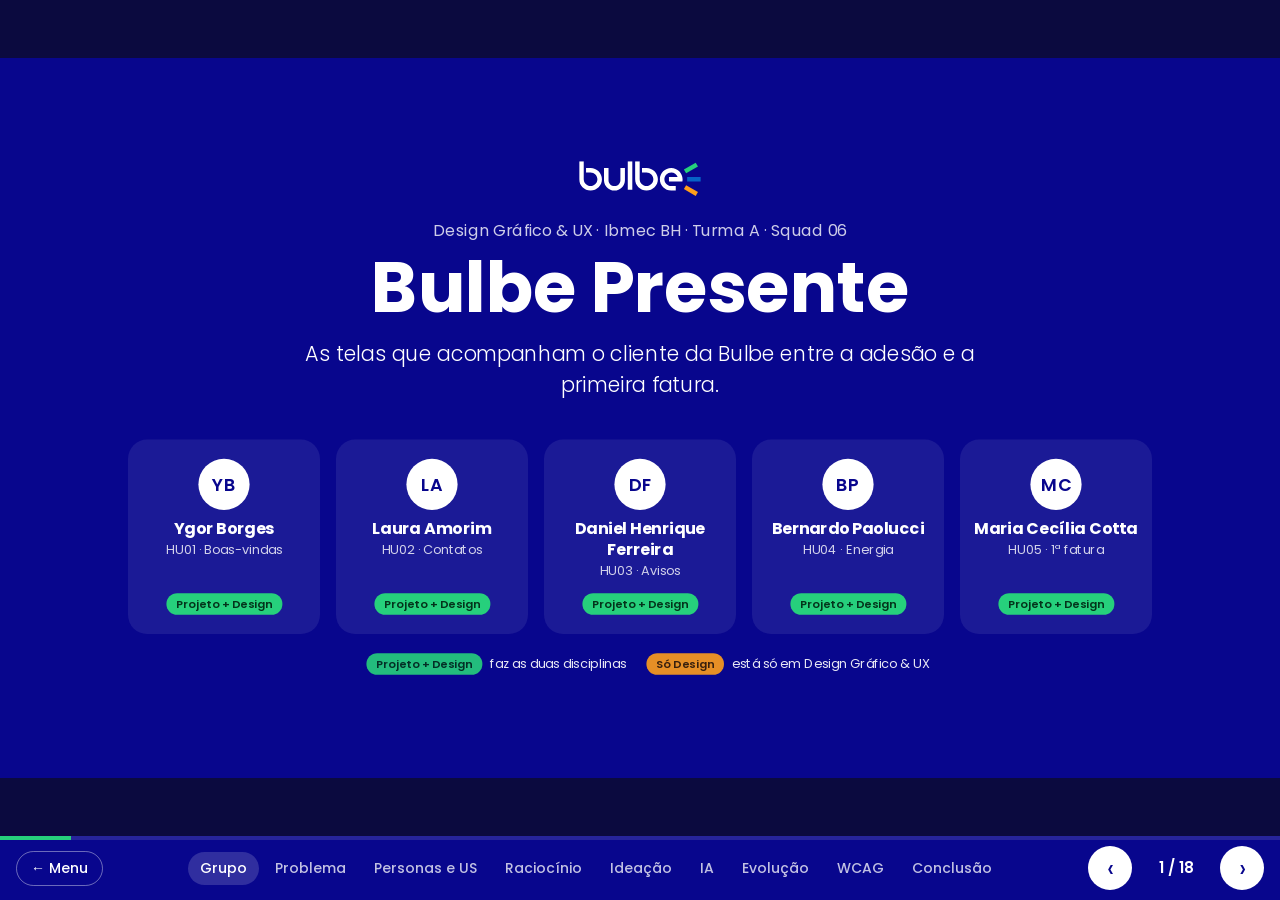
==== commit 6adacfb2: "feat: adiciona a HU05 na apresentação de design Ideação, SCAMPER, IA, evolução em 4 versões, tela fi" ====
--- a/design.html
+++ b/design.html
@@ -119,7 +119,7 @@
             <tr><td><strong>HU02</strong><small>Laura</small></td><td>Confirmar ou corrigir meus contatos e escolher os canais de atualização.</td><td>“Meus contatos estão certos?”</td><td>Entregabilidade</td></tr>
             <tr><td><strong>HU03</strong><small>Daniel</small></td><td>Ver num só lugar as mensagens da Bulbe e o que depende de mim.</td><td>“Preciso fazer algo?”</td><td>Entregabilidade</td></tr>
             <tr><td><strong>HU04</strong><small>Bernardo</small></td><td>Ver em que ponto está a adesão, da usina até a minha casa, e quanto vou economizar.</td><td>“Em que etapa estou?”</td><td>Churn no 1º mês</td></tr>
-            <tr><td><strong>HU05</strong><small>Maria Cecília</small></td><td>Entender como vai funcionar a 1ª fatura e a relação entre as contas da Cemig e da Bulbe.</td><td>“Qual conta eu pago?”</td><td>Pagamento da 1ª fatura</td></tr>
+            <tr><td><strong>HU05</strong><small>Maria Cecília</small></td><td>Entender como vai funcionar a 1ª fatura e a relação entre as contas da Cemig e da Bulbe.</td><td>“Por que recebo duas contas?”</td><td>Pagamento da 1ª fatura</td></tr>
           </tbody>
         </table>
       </section>
@@ -148,7 +148,7 @@
             <li><span class="tela-id">HU02</span><strong>“Meus contatos estão certos?”</strong><small>Sem contato válido, nenhuma mensagem chega.</small></li>
             <li><span class="tela-id">HU03</span><strong>“Preciso fazer algo?”</strong><small>Pendências no topo; o que o WhatsApp não entregou fica guardado.</small></li>
             <li><span class="tela-id">HU04</span><strong>“Em que etapa estou e quanto vou economizar?”</strong><small>O caminho da energia vira indicador de etapa.</small></li>
-            <li class="pendente"><span class="tela-id">HU05</span><strong>“Qual conta eu pago?”</strong><small>Em breve.</small></li>
+            <li><span class="tela-id">HU05</span><strong>“Por que recebo duas contas? Qual eu pago?”</strong><small>Informação em pílulas: uma dúvida por vez, sem sobrecarregar.</small></li>
           </ol>
         </div>
       </section>
@@ -189,9 +189,12 @@
             <h4>Alternativas → escolha</h4>
             <p>Anel “2/4” do app × <strong>caminho da energia</strong>; linha do tempo aberta × <strong>card só com a etapa atual</strong>.</p>
           </article>
-          <article class="card-hu pendente">
+          <article class="card-hu">
             <span class="tela-id">HU05</span>
-            <p>Em breve.</p>
+            <h4>Ideias</h4>
+            <p>Página longa com rolagem, abas, acordeões, assistente passo a passo.</p>
+            <h4>Crazy 8’s → escolha</h4>
+            <p>Venceu a <strong>central com cards</strong>: cada card leva a uma dúvida; a página única foi descartada.</p>
           </article>
         </div>
 
@@ -206,16 +209,16 @@
 
         <table class="tabela matriz">
           <thead>
-            <tr><th></th><th>HU01 · Boas-vindas</th><th>HU02 · Contatos</th><th>HU03 · Avisos</th><th>HU04 · Energia</th></tr>
+            <tr><th></th><th>HU01 · Boas-vindas</th><th>HU02 · Contatos</th><th>HU03 · Avisos</th><th>HU04 · Energia</th><th>HU05 · 1ª fatura</th></tr>
           </thead>
           <tbody>
-            <tr><th>S</th><td>Blocos de texto → cards expansíveis</td><td>Dados só da contratação → cliente confere e corrige</td><td>Só WhatsApp → central dentro do app</td><td>Anel “2/4” → caminho usina → casa</td></tr>
-            <tr><th>C</th><td>Informações relacionadas numa tela contínua</td><td>Dados e canais numa tela</td><td>Avisos + pendências + resumo em números</td><td>Caminho + etapa atual num bloco</td></tr>
-            <tr><th>A</th><td class="vazio">—</td><td>Padrões de apps de banco</td><td>Central de notificações de apps</td><td>Cabeçalho, menu e cores do app atual</td></tr>
-            <tr><th>M</th><td class="vazio">—</td><td>Cliente escolhe o canal</td><td>Pendência em laranja com prazo</td><td>“Até 60 dias” → data prevista</td></tr>
-            <tr><th>P</th><td class="vazio">—</td><td>Contatos também no perfil</td><td>Sininho vira atalho em todas as telas</td><td>Animação vira indicador de etapa</td></tr>
-            <tr><th>E</th><td class="vazio">—</td><td>Atrito para corrigir dados</td><td>Botões do mockup sem critério de aceite</td><td>“Precisa fazer algo?” em cada etapa</td></tr>
-            <tr><th>R</th><td>Essencial primeiro, detalhe sob demanda</td><td>Dados → canais → confirmação</td><td>Pendências antes dos avisos</td><td>Aviso da Cemig e “Atualizado em” no topo</td></tr>
+            <tr><th>S</th><td>Blocos de texto → cards expansíveis</td><td>Dados só da contratação → cliente confere e corrige</td><td>Só WhatsApp → central dentro do app</td><td>Anel “2/4” → caminho usina → casa</td><td>Texto contínuo → cards por assunto</td></tr>
+            <tr><th>C</th><td>Informações relacionadas numa tela contínua</td><td>Dados e canais numa tela</td><td>Avisos + pendências + resumo em números</td><td>Caminho + etapa atual num bloco</td><td>Resumo visual + explicação sob demanda</td></tr>
+            <tr><th>A</th><td class="vazio">—</td><td>Padrões de apps de banco</td><td>Central de notificações de apps</td><td>Cabeçalho, menu e cores do app atual</td><td>Boas-vindas só no 1º acesso</td></tr>
+            <tr><th>M</th><td class="vazio">—</td><td>Cliente escolhe o canal</td><td>Pendência em laranja com prazo</td><td>“Até 60 dias” → data prevista</td><td>Botão de voltar no rodapé → seta no topo</td></tr>
+            <tr><th>P</th><td class="vazio">—</td><td>Contatos também no perfil</td><td>Sininho vira atalho em todas as telas</td><td>Animação vira indicador de etapa</td><td class="vazio">—</td></tr>
+            <tr><th>E</th><td class="vazio">—</td><td>Atrito para corrigir dados</td><td>Botões do mockup sem critério de aceite</td><td>“Precisa fazer algo?” em cada etapa</td><td>Blocos densos de informação</td></tr>
+            <tr><th>R</th><td>Essencial primeiro, detalhe sob demanda</td><td>Dados → canais → confirmação</td><td>Pendências antes dos avisos</td><td>Aviso da Cemig e “Atualizado em” no topo</td><td>Introdução temporária e central fixa</td></tr>
           </tbody>
         </table>
       </section>
@@ -226,7 +229,7 @@
           <h2>Uso de IA: prompts e resultados</h2>
         </header>
 
-        <div class="grade4">
+        <div class="grade4 grade4-5">
           <article class="card-ia">
             <span class="tela-id">HU01</span>
             <h4>ChatGPT + Figma Maker</h4>
@@ -250,6 +253,12 @@
             <h4>Claude + Figma</h4>
             <p class="citacao">“O professor disse que está muito grande e com muito texto. Deixe um card mostrando só a etapa atual e uma seta para expandir.”</p>
             <p class="resultado"><b>Resultado:</b> trilha compacta e textos resumidos (V3).</p>
+          </article>
+          <article class="card-ia">
+            <span class="tela-id">HU05</span>
+            <h4>Claude + Gemini</h4>
+            <p class="citacao">“Explique a diferença entre a distribuidora (Cemig) e a Bulbe para um cliente leigo. Use frases simples e tom acolhedor.”</p>
+            <p class="resultado"><b>Resultado:</b> textos curtos; o Gemini ajudou a mostrar as boas-vindas só no 1º acesso.</p>
           </article>
         </div>
 
@@ -324,10 +333,19 @@
         </div>
       </section>
 
-      <section class="slide slide-centro slide-pendente" data-secao="evolucao">
-        <span class="rotulo">Evolução · Maria Cecília</span>
-        <h2>HU05 · Entenda sua primeira fatura</h2>
-        <p class="aguardando">Em breve.</p>
+      <section class="slide" data-secao="evolucao">
+        <header class="slide-topo slide-topo-linha">
+          <div>
+            <span class="rotulo">Evolução · Maria Cecília</span>
+            <h2>HU05 · Entenda sua primeira fatura</h2>
+          </div>
+        </header>
+        <div class="faixa">
+          <figure><button type="button" class="tela" data-ampliar="assets/img/design/hu05/v1-pagina-unica.jpg"><img src="assets/img/design/hu05/v1-pagina-unica.jpg" alt="Primeira versão da HU05 em página única com rolagem"></button><figcaption><b>V1 · Página única</b>Tudo numa rolagem só</figcaption></figure>
+          <figure class="larga larga-mais"><button type="button" class="tela" data-ampliar="assets/img/design/hu05/v2-hub-cards.jpg" data-largo><img src="assets/img/design/hu05/v2-hub-cards.jpg" alt="Segunda versão da HU05: central com cards e telas de cada assunto"></button><figcaption><b>V2 · Central com cards</b>Uma dúvida por tela</figcaption></figure>
+          <figure class="inteira"><button type="button" class="tela" data-ampliar="assets/img/design/hu05/final-boasvindas.jpg"><img src="assets/img/design/hu05/final-boasvindas.jpg" alt="Boas-vindas da primeira fatura, mostrada só no primeiro acesso"></button><figcaption><b>V3 · Boas-vindas</b>Só no 1º acesso</figcaption></figure>
+          <figure><button type="button" class="tela" data-ampliar="assets/img/design/hu05/final-contas.jpg"><img src="assets/img/design/hu05/final-contas.jpg" alt="Tela Qual conta devo pagar agora, com a seta de voltar no topo"></button><figcaption><b>V4 · Final</b>Seta de voltar no topo</figcaption></figure>
+        </div>
       </section>
 
       <!-- ================= 14. TELAS FINAIS ================= -->
@@ -340,7 +358,7 @@
           <figure><button type="button" class="tela" data-ampliar="assets/img/design/hu02/v3-final.jpg"><img src="assets/img/design/hu02/v3-final.jpg" alt="HU02 final"></button><figcaption>HU02 · Contatos</figcaption></figure>
           <figure><button type="button" class="tela" data-ampliar="assets/img/design/hu03/final-pendencia.jpg"><img src="assets/img/design/hu03/final-pendencia.jpg" alt="HU03 final"></button><figcaption>HU03 · Avisos</figcaption></figure>
           <figure><button type="button" class="tela" data-ampliar="assets/img/design/hu04/v5-em-conexao.jpg"><img src="assets/img/design/hu04/v5-em-conexao.jpg" alt="HU04 final"></button><figcaption>HU04 · Energia</figcaption></figure>
-          <figure class="sem-tela"><span>Em breve</span><figcaption>HU05 · 1ª fatura</figcaption></figure>
+          <figure><button type="button" class="tela" data-ampliar="assets/img/design/hu05/final-central.jpg"><img src="assets/img/design/hu05/final-central.jpg" alt="HU05 final: central de orientações"></button><figcaption>HU05 · 1ª fatura</figcaption></figure>
         </div>
         <p class="dica-ampliar">Clique numa tela para vê-la inteira.</p>
       </section>
@@ -404,7 +422,7 @@
           <div class="no no-principal"><small>tela principal</small><strong>HU04 · Energia</strong><span>etapa e economia</span></div>
           <div class="ramos">
             <div class="no"><small>sininho</small><strong>HU03 · Avisos</strong></div>
-            <div class="no"><small>menu · Fatura</small><strong>HU05 · 1ª fatura</strong></div>
+            <div class="no"><small>menu · Fatura</small><strong>HU05 · 1ª fatura</strong><span>boas-vindas só na 1ª vez, depois a central</span></div>
             <div class="no"><small>menu · Contatos</small><strong>HU02 · Contatos</strong></div>
           </div>
         </div>
@@ -412,7 +430,7 @@
         <div class="cards-tres principios">
           <div class="bloco"><h4>1. O que pede ação vem primeiro</h4><p>Pendências (HU03), leitura obrigatória (HU01) e “Continue pagando a Cemig” (HU04) ficam no topo.</p></div>
           <div class="bloco"><h4>2. A resposta antes da leitura</h4><p>“Etapa 3 de 4”, resumo em números, “Você não precisa fazer nada”.</p></div>
-          <div class="bloco"><h4>3. Detalhe sob demanda</h4><p>Cards expansíveis, “Ver todas as etapas” e aviso que abre ao tocar.</p></div>
+          <div class="bloco"><h4>3. Detalhe sob demanda</h4><p>Cards expansíveis, “Ver todas as etapas”, aviso que abre ao tocar e central de dúvidas da fatura.</p></div>
         </div>
       </section>
 
@@ -435,6 +453,7 @@
               <tr><td><i style="background:#1e7a45"></i> “Pagar normalmente”</td><td>HU01</td><td class="ruim">3,43:1</td><td>5,35:1</td><td><span class="sim">Passa</span></td></tr>
               <tr><td><i style="background:#8a4b00"></i> Texto da pendência</td><td>HU03</td><td class="ruim">1,93:1</td><td>6,35:1</td><td><span class="sim">Passa</span></td></tr>
               <tr><td><i style="background:#61718a"></i> Texto dentro do campo</td><td>HU02</td><td>—</td><td>4,83:1</td><td><span class="sim">Passa</span></td></tr>
+              <tr><td><i style="background:#e0e7ff"></i> Texto claro no fundo azul</td><td>HU05</td><td>—</td><td>8,23:1</td><td><span class="sim">AAA</span></td></tr>
               <tr><td><i style="background:#3e4d5b"></i> Texto principal</td><td>Todas</td><td>—</td><td>8,69:1</td><td><span class="sim">AAA</span></td></tr>
               <tr><td><i style="background:#08068d"></i> Branco no azul (cabeçalho e botões)</td><td>Todas</td><td>—</td><td>14,78:1</td><td><span class="sim">AAA</span></td></tr>
             </tbody>
@@ -448,6 +467,8 @@
               <li><span>Borda da opção não marcada</span><b>HU02 · 2,17</b></li>
               <li><span>“Aguardar orientação”</span><b>HU01 · 3,05</b></li>
               <li><span>Nota “Cobranças separadas…”</span><b>HU01 · 4,17</b></li>
+              <li><span>Rótulo verde “Orientação principal”</span><b>HU05 · 4,21</b></li>
+              <li><span>Ícone amarelo do card</span><b>HU05 · 1,81</b></li>
             </ul>
           </div>
         </div>
@@ -464,7 +485,7 @@
 
         <div class="proximos">
           <div><strong>Testar com clientes</strong><span>A Helena e o Fernando entendem a etapa e qual conta pagar sem ajuda?</span></div>
-          <div><strong>Fechar o contraste</strong><span>Verde dos ícones de etapa e de sucesso, bordas das opções e cinzas da HU01.</span></div>
+          <div><strong>Fechar o contraste</strong><span>Verde dos ícones, bordas das opções, cinzas da HU01 e rótulos da HU05.</span></div>
           <div><strong>Dados reais</strong><span>Status da adesão, avisos e contatos integrados aos sistemas da Bulbe.</span></div>
           <div><strong>Ideação antes do desenho</strong><span>Crazy 8’s e SCAMPER no começo da sprint, não depois.</span></div>
         </div>
--- a/design.css
+++ b/design.css
@@ -1520,7 +1520,15 @@
 }
 
 .grade5 {
-  grid-template-columns: repeat(4, 1fr) 0.55fr;
+  grid-template-columns: repeat(5, 1fr);
+}
+
+.grade4.grade4-5 {
+  grid-template-columns: repeat(5, 1fr);
+}
+
+.grade4-5 .citacao {
+  font-size: 16px;
 }
 
 .grade4 {
@@ -1618,7 +1626,7 @@
 
 /* Matriz SCAMPER */
 .matriz {
-  font-size: 17px;
+  font-size: 15px;
 }
 
 .matriz th,
@@ -1898,3 +1906,9 @@
     transition: none;
   }
 }
+
+/* Tela mostrada inteira (sem cortar as laterais) */
+.faixa figure.inteira .tela img {
+  object-fit: contain;
+  object-position: top;
+}
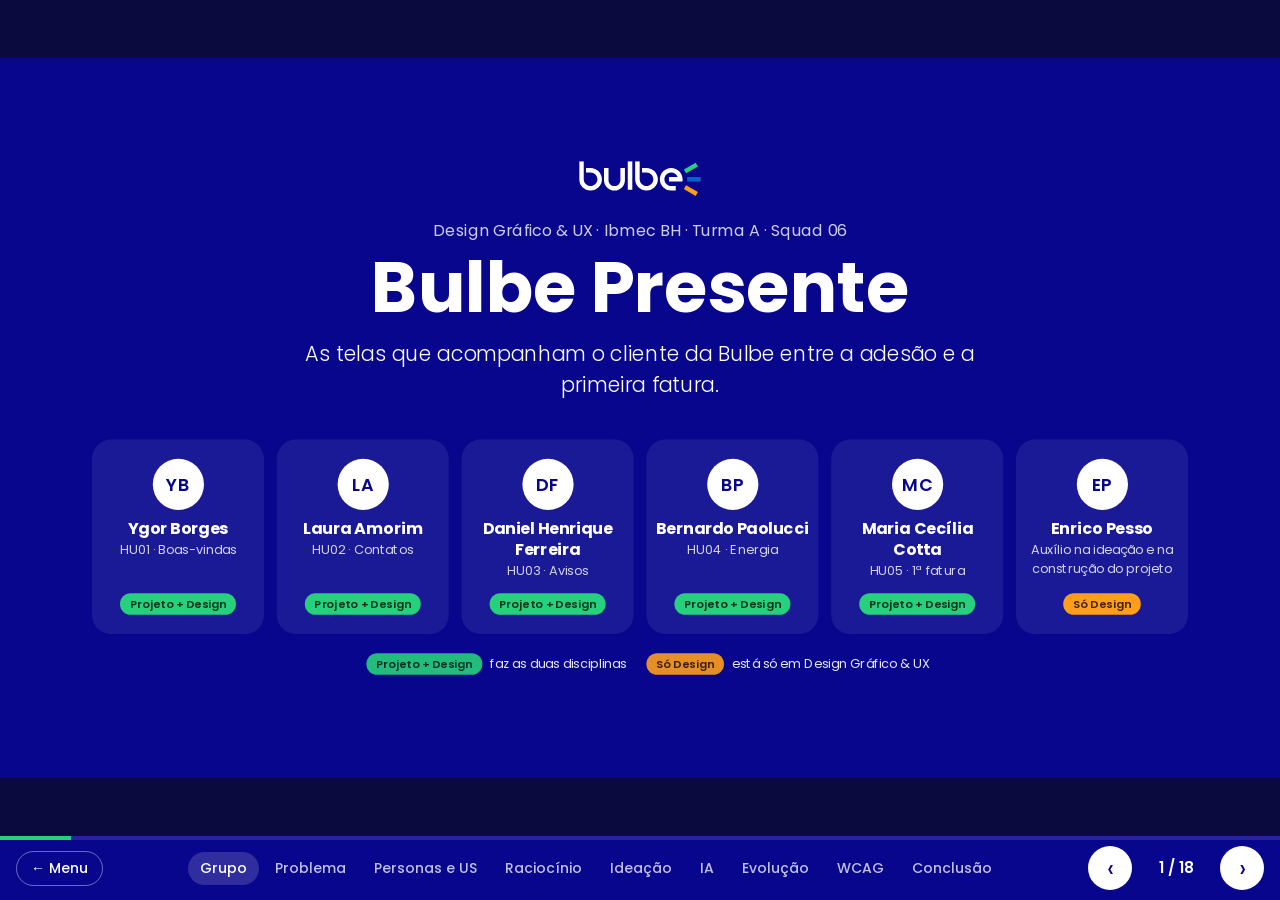
==== commit 6546ba2c: "docs: adiciona o Enrico Pesso aos integrantes Só Design: auxílio na ideação e na construção do proje" ====
--- a/design.html
+++ b/design.html
@@ -30,6 +30,7 @@
             <li><span class="foto">DF</span><strong>Daniel Henrique Ferreira</strong><small>HU03 · Avisos</small><span class="selo-disciplina">Projeto + Design</span></li>
             <li><span class="foto">BP</span><strong>Bernardo Paolucci</strong><small>HU04 · Energia</small><span class="selo-disciplina">Projeto + Design</span></li>
             <li><span class="foto">MC</span><strong>Maria Cecília Cotta</strong><small>HU05 · 1ª fatura</small><span class="selo-disciplina">Projeto + Design</span></li>
+            <li><span class="foto">EP</span><strong>Enrico Pesso</strong><small>Auxílio na ideação e na construção do projeto</small><span class="selo-disciplina selo-so-design">Só Design</span></li>
           </ul>
           <p class="legenda-disciplina">
             <span class="selo-disciplina">Projeto + Design</span> faz as duas disciplinas
--- a/design.css
+++ b/design.css
@@ -195,11 +195,11 @@
   list-style: none;
   display: flex;
   justify-content: center;
-  gap: 20px;
+  gap: 16px;
 }
 
 .integrantes li {
-  width: 240px;
+  width: 215px;
   display: flex;
   flex-direction: column;
   align-items: center;
